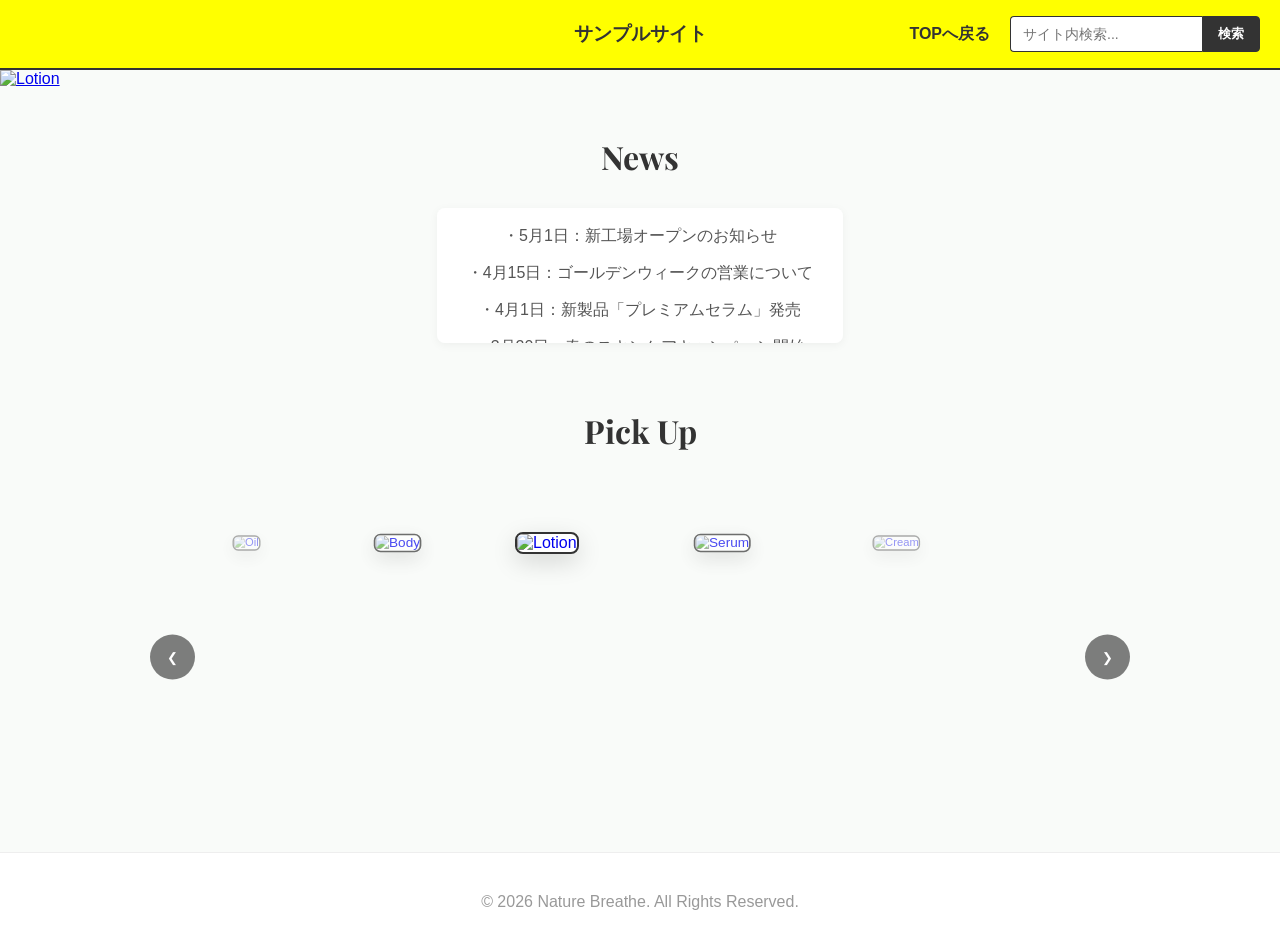
==== index.html @ 936e8c2e "Add files via upload" ====
<!DOCTYPE html>
<html lang="ja">

<head>
    <meta charset="UTF-8">
    <meta name="viewport" content="width=device-width, initial-scale=1.0">
    <title>化粧品サイト | Nature Breathe</title>
    <link rel="stylesheet" href="style.css">
    <link rel="preconnect" href="https://fonts.googleapis.com">
    <link rel="preconnect" href="https://fonts.gstatic.com" crossorigin>
    <link
        href="https://fonts.googleapis.com/css2?family=Noto+Sans+JP:wght@300;400;500;700&family=Playfair+Display:ital,wght@0,400;0,600;1,400&display=swap"
        rel="stylesheet">
    <style>
        .site-header {
            background-color: #ffff00 !important;
            display: flex !important;
            justify-content: flex-end !important;
            align-items: center !important;
            padding: 15px 20px !important;
            border-bottom: 2px solid #333 !important;
            height: 70px !important;
            box-sizing: border-box !important;
            position: sticky !important;
            top: 0 !important;
            z-index: 1000 !important;
        }

        .header-left {
            position: absolute !important;
            left: 50% !important;
            top: 50% !important;
            transform: translate(-50%, -50%) !important;
            font-weight: bold !important;
            font-size: 1.2rem !important;
            color: #333 !important;
            white-space: nowrap !important;
        }

        .header-right {
            width: 100% !important;
            display: flex !important;
            justify-content: flex-end !important;
            align-items: center !important;
            gap: 20px !important;
            font-weight: bold !important;
            font-size: 14px !important;
        }

        .nav-link {
            text-decoration: none !important;
            color: #333 !important;
            white-space: nowrap !important;
            font-weight: bold !important;
            font-size: 16px !important;
        }

        .search-form {
            display: flex !important;
            width: 250px !important;
        }

        .search-input {
            width: 100% !important;
            padding: 8px 12px !important;
            border: 1px solid #333 !important;
            border-right: none !important;
            border-radius: 4px 0 0 4px !important;
            outline: none !important;
            font-size: 14px !important;
            background-color: #fff !important;
        }

        .search-btn {
            padding: 8px 15px !important;
            background-color: #333 !important;
            color: #fff !important;
            border: 1px solid #333 !important;
            border-radius: 0 4px 4px 0 !important;
            cursor: pointer !important;
            font-weight: bold !important;
            white-space: nowrap !important;
        }
    </style>
</head>

<body>
    <div class="site-wrapper">
        <header class="site-header">
            <div class="header-left">サンプルサイト</div>
            <div class="header-right">
                <a href="index.html" class="nav-link">TOPへ戻る</a>
                <form class="search-form" action="index.html" method="get">
                    <input type="text" name="q" class="search-input" placeholder="サイト内検索...">
                    <button type="submit" class="search-btn">検索</button>
                </form>
            </div>
        </header>

        <section class="hero-slider">
            <a href="product1.html" class="slide active"><img src="assets/images/banner1.png" alt="Lotion"></a>
            <a href="product2.html" class="slide"><img src="assets/images/banner2.png" alt="Serum"></a>
            <a href="product3.html" class="slide"><img src="assets/images/banner3.png" alt="Cream"></a>
            <a href="product4.html" class="slide"><img src="assets/images/banner4.png" alt="Wash"></a>
            <a href="product5.html" class="slide"><img src="assets/images/banner5.png" alt="UV"></a>
            <a href="product6.html" class="slide"><img src="assets/images/banner6.png" alt="Oil"></a>
            <a href="product7.html" class="slide"><img src="assets/images/banner7.png" alt="Body"></a>
        </section>

        <section class="news-section container">
            <h2 class="section-title">News</h2>
            <div class="news-list">
                <div class="news-item"><a href="product1.html">・5月1日：新工場オープンのお知らせ</a></div>
                <div class="news-item"><a href="product2.html">・4月15日：ゴールデンウィークの営業について</a></div>
                <div class="news-item"><a href="product3.html">・4月1日：新製品「プレミアムセラム」発売</a></div>
                <div class="news-item"><a href="product4.html">・3月20日：春のスキンケアキャンペーン開始</a></div>
                <div class="news-item"><a href="product5.html">・3月10日：メディア掲載情報</a></div>
            </div>
        </section>

        <div class="number-links-wrapper">
            <div class="container">
                <h2 class="section-title">Pick Up</h2>
            </div>
            <section class="number-links">
                <button class="slider-arrow slider-prev">&#10094;</button>
                <button class="slider-arrow slider-next">&#10095;</button>
                <div class="carousel-track">
                    <a href="product1.html" class="num-card"><img src="assets/images/banner1.png" alt="Lotion"></a>
                    <a href="product2.html" class="num-card"><img src="assets/images/banner2.png" alt="Serum"></a>
                    <a href="product3.html" class="num-card"><img src="assets/images/banner3.png" alt="Cream"></a>
                    <a href="product4.html" class="num-card"><img src="assets/images/banner4.png" alt="Wash"></a>
                    <a href="product5.html" class="num-card"><img src="assets/images/banner5.png" alt="UV"></a>
                    <a href="product6.html" class="num-card"><img src="assets/images/banner6.png" alt="Oil"></a>
                    <a href="product7.html" class="num-card"><img src="assets/images/banner7.png" alt="Body"></a>
                </div>
            </section>
        </div>

        <footer class="site-footer">
            <div class="copyright-text">
                &copy; 2026 Nature Breathe. All Rights Reserved.
            </div>
        </footer>
    </div>
    <script src="main.js"></script>
</body>

</html>
---- style.css ----
:root {
    --color-main: #a8c1a3;
    --color-text: #333333;
    --color-bg: #f9fbf9;
}

body {
    margin: 0;
    padding: 0;
    font-family: 'Helvetica Neue', Arial, 'Hiragino Kaku Gothic ProN', 'Hiragino Sans', Meiryo, sans-serif;
    background-color: var(--color-bg);
}

.container {
    max-width: 1100px;
    margin: 0 auto;
    padding: 0 20px;
}

/* ヒーロースライダー */
.hero-slider {
    width: 100%;
    height: auto;
    position: relative;
    overflow: hidden;
    background: var(--color-bg);
}

.slide {
    position: absolute;
    top: 0;
    left: 0;
    width: 100%;
    opacity: 0;
    transition: opacity 1.5s ease;
}

.slide.active {
    position: relative;
    opacity: 1;
    z-index: 2;
}

.slide img {
    width: 100%;
    height: auto;
    display: block;
}

/* お知らせ */
.news-section {
    padding: 20px 0;
}

.section-title {
    font-family: 'Playfair Display', serif;
    font-size: 2rem;
    text-align: center;
    margin-bottom: 30px;
    color: #333;
}

.news-list {
    background: #fff;
    padding: 10px 30px;
    border-radius: 8px;
    box-shadow: 0 2px 10px rgba(0, 0, 0, 0.05);
    max-height: 115px;
    overflow-y: auto;
    width: fit-content;
    margin: 0 auto;
    min-width: 300px;
    text-align: center;
}

.news-item {
    display: block;
    width: 100%;
}

.news-list a {
    display: inline-block;
    text-decoration: none;
    color: #555;
    padding: 8px 0;
}

.news-list a:hover {
    text-decoration: underline;
}

/* 3Dスライダー */
.number-links-wrapper {
    padding: 20px 0;
    overflow: hidden;
}

.number-links {
    position: relative;
    max-width: 1000px;
    margin: 0 auto;
    height: 350px;
    perspective: 1500px;
}

.carousel-track {
    position: relative;
    width: 100%;
    height: 100%;
    z-index: 50;
}

.num-card {
    position: absolute;
    width: 250px;
    left: 50%;
    top: 50%;
    margin-left: -125px;
    margin-top: -125px;
    /* 動きを少し滑らかに */
    transition: all 0.6s cubic-bezier(0.25, 0.8, 0.25, 1);
    text-decoration: none;
}

.num-card img {
    width: 100%;
    aspect-ratio: 1 / 1;
    object-fit: cover;
    object-position: 85% center;
    border: 2px solid #333;
    background: #fff;
    border-radius: 8px;
    /* 重なった時に立体感が出るように影を追加 */
    box-shadow: 0 8px 24px rgba(0, 0, 0, 0.15);
}

.slider-arrow {
    position: absolute;
    top: 50%;
    transform: translateY(-50%);
    background: rgba(0, 0, 0, 0.5);
    color: #fff;
    border: none;
    width: 45px;
    height: 45px;
    border-radius: 50%;
    cursor: pointer;
    z-index: 3000;
}

.slider-prev {
    left: 10px;
}

.slider-next {
    right: 10px;
}

/* 検索メッセージ */
.search-result-msg {
    padding: 15px;
    background: #fff;
    border-left: 5px solid #ffff00;
    margin-bottom: 30px;
    font-weight: bold;
}

/* フッター */
.site-footer {
    padding: 40px;
    background: #fff;
    text-align: center;
    border-top: 1px solid #eee;
}

.copyright-text {
    color: #999;
}
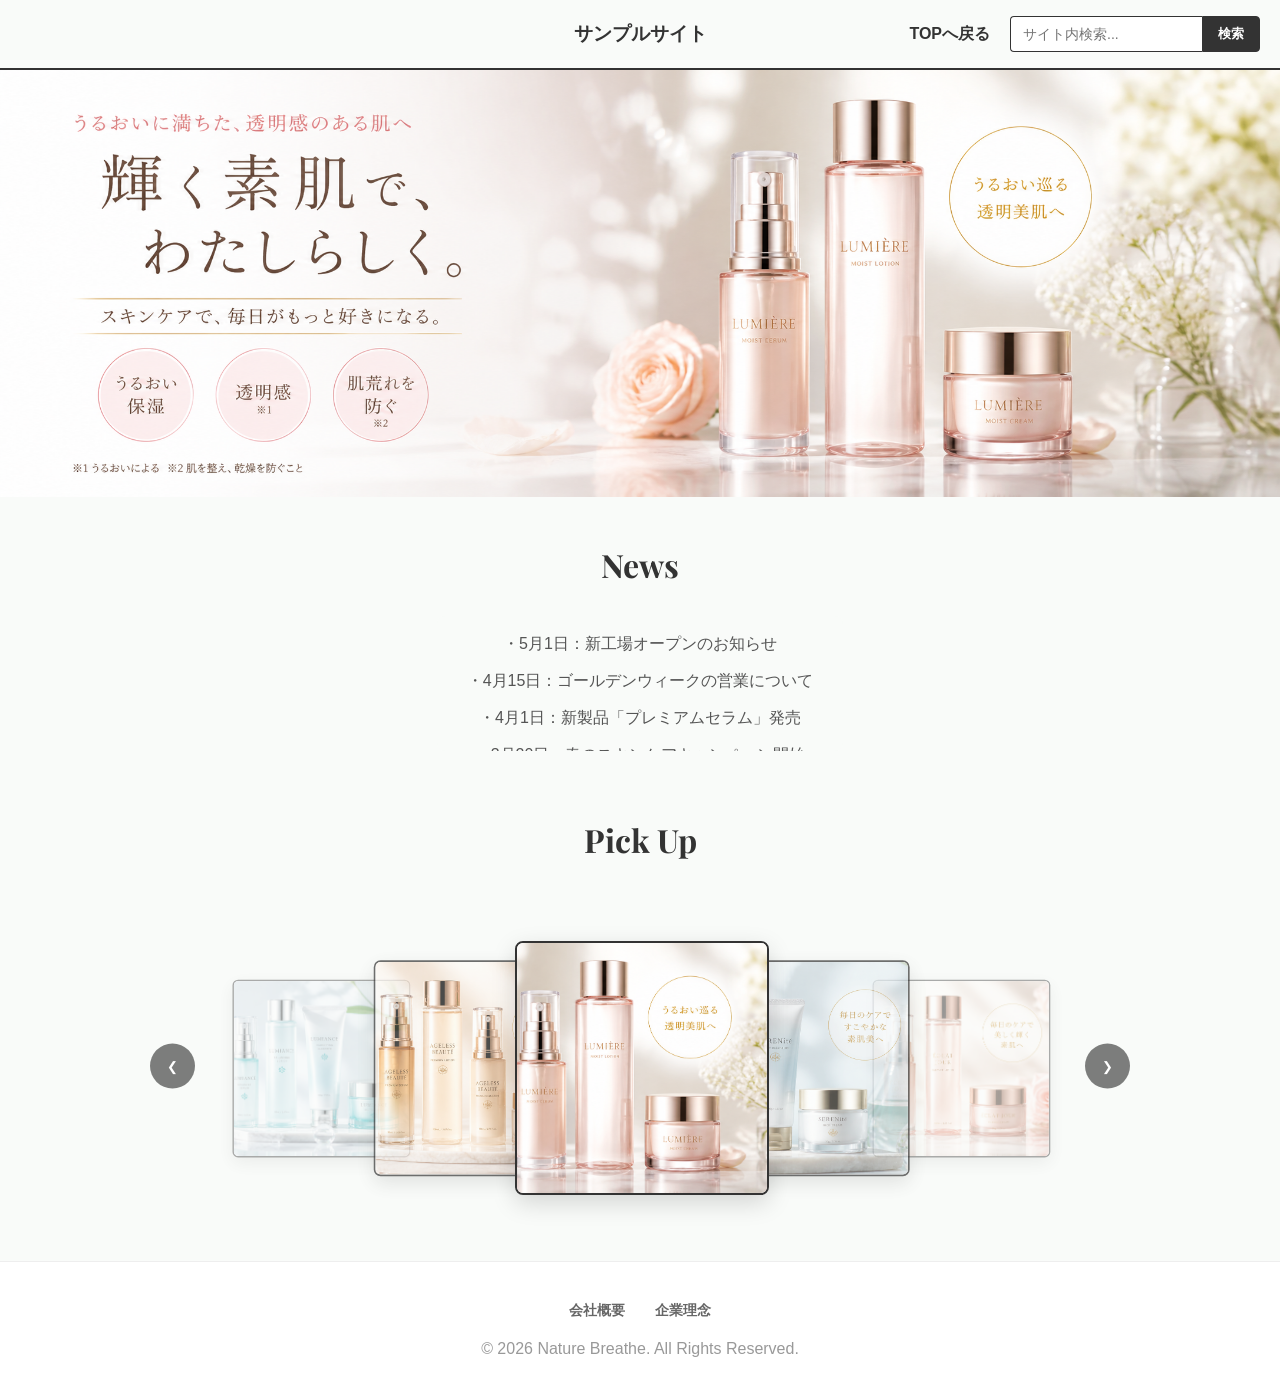
==== commit 6b3c8fbf: "Add files via upload" ====
--- a/index.html
+++ b/index.html
@@ -1,149 +1,153 @@
-<!DOCTYPE html>
-<html lang="ja">
-
-<head>
-    <meta charset="UTF-8">
-    <meta name="viewport" content="width=device-width, initial-scale=1.0">
-    <title>化粧品サイト | Nature Breathe</title>
-    <link rel="stylesheet" href="style.css">
-    <link rel="preconnect" href="https://fonts.googleapis.com">
-    <link rel="preconnect" href="https://fonts.gstatic.com" crossorigin>
-    <link
-        href="https://fonts.googleapis.com/css2?family=Noto+Sans+JP:wght@300;400;500;700&family=Playfair+Display:ital,wght@0,400;0,600;1,400&display=swap"
-        rel="stylesheet">
-    <style>
-        .site-header {
-            background-color: #ffff00 !important;
-            display: flex !important;
-            justify-content: flex-end !important;
-            align-items: center !important;
-            padding: 15px 20px !important;
-            border-bottom: 2px solid #333 !important;
-            height: 70px !important;
-            box-sizing: border-box !important;
-            position: sticky !important;
-            top: 0 !important;
-            z-index: 1000 !important;
-        }
-
-        .header-left {
-            position: absolute !important;
-            left: 50% !important;
-            top: 50% !important;
-            transform: translate(-50%, -50%) !important;
-            font-weight: bold !important;
-            font-size: 1.2rem !important;
-            color: #333 !important;
-            white-space: nowrap !important;
-        }
-
-        .header-right {
-            width: 100% !important;
-            display: flex !important;
-            justify-content: flex-end !important;
-            align-items: center !important;
-            gap: 20px !important;
-            font-weight: bold !important;
-            font-size: 14px !important;
-        }
-
-        .nav-link {
-            text-decoration: none !important;
-            color: #333 !important;
-            white-space: nowrap !important;
-            font-weight: bold !important;
-            font-size: 16px !important;
-        }
-
-        .search-form {
-            display: flex !important;
-            width: 250px !important;
-        }
-
-        .search-input {
-            width: 100% !important;
-            padding: 8px 12px !important;
-            border: 1px solid #333 !important;
-            border-right: none !important;
-            border-radius: 4px 0 0 4px !important;
-            outline: none !important;
-            font-size: 14px !important;
-            background-color: #fff !important;
-        }
-
-        .search-btn {
-            padding: 8px 15px !important;
-            background-color: #333 !important;
-            color: #fff !important;
-            border: 1px solid #333 !important;
-            border-radius: 0 4px 4px 0 !important;
-            cursor: pointer !important;
-            font-weight: bold !important;
-            white-space: nowrap !important;
-        }
-    </style>
-</head>
-
-<body>
-    <div class="site-wrapper">
-        <header class="site-header">
-            <div class="header-left">サンプルサイト</div>
-            <div class="header-right">
-                <a href="index.html" class="nav-link">TOPへ戻る</a>
-                <form class="search-form" action="index.html" method="get">
-                    <input type="text" name="q" class="search-input" placeholder="サイト内検索...">
-                    <button type="submit" class="search-btn">検索</button>
-                </form>
-            </div>
-        </header>
-
-        <section class="hero-slider">
-            <a href="product1.html" class="slide active"><img src="assets/images/banner1.png" alt="Lotion"></a>
-            <a href="product2.html" class="slide"><img src="assets/images/banner2.png" alt="Serum"></a>
-            <a href="product3.html" class="slide"><img src="assets/images/banner3.png" alt="Cream"></a>
-            <a href="product4.html" class="slide"><img src="assets/images/banner4.png" alt="Wash"></a>
-            <a href="product5.html" class="slide"><img src="assets/images/banner5.png" alt="UV"></a>
-            <a href="product6.html" class="slide"><img src="assets/images/banner6.png" alt="Oil"></a>
-            <a href="product7.html" class="slide"><img src="assets/images/banner7.png" alt="Body"></a>
-        </section>
-
-        <section class="news-section container">
-            <h2 class="section-title">News</h2>
-            <div class="news-list">
-                <div class="news-item"><a href="product1.html">・5月1日：新工場オープンのお知らせ</a></div>
-                <div class="news-item"><a href="product2.html">・4月15日：ゴールデンウィークの営業について</a></div>
-                <div class="news-item"><a href="product3.html">・4月1日：新製品「プレミアムセラム」発売</a></div>
-                <div class="news-item"><a href="product4.html">・3月20日：春のスキンケアキャンペーン開始</a></div>
-                <div class="news-item"><a href="product5.html">・3月10日：メディア掲載情報</a></div>
-            </div>
-        </section>
-
-        <div class="number-links-wrapper">
-            <div class="container">
-                <h2 class="section-title">Pick Up</h2>
-            </div>
-            <section class="number-links">
-                <button class="slider-arrow slider-prev">&#10094;</button>
-                <button class="slider-arrow slider-next">&#10095;</button>
-                <div class="carousel-track">
-                    <a href="product1.html" class="num-card"><img src="assets/images/banner1.png" alt="Lotion"></a>
-                    <a href="product2.html" class="num-card"><img src="assets/images/banner2.png" alt="Serum"></a>
-                    <a href="product3.html" class="num-card"><img src="assets/images/banner3.png" alt="Cream"></a>
-                    <a href="product4.html" class="num-card"><img src="assets/images/banner4.png" alt="Wash"></a>
-                    <a href="product5.html" class="num-card"><img src="assets/images/banner5.png" alt="UV"></a>
-                    <a href="product6.html" class="num-card"><img src="assets/images/banner6.png" alt="Oil"></a>
-                    <a href="product7.html" class="num-card"><img src="assets/images/banner7.png" alt="Body"></a>
-                </div>
-            </section>
-        </div>
-
-        <footer class="site-footer">
-            <div class="copyright-text">
-                &copy; 2026 Nature Breathe. All Rights Reserved.
-            </div>
-        </footer>
-    </div>
-    <script src="main.js"></script>
-</body>
-
+<!DOCTYPE html>
+<html lang="ja">
+
+<head>
+    <meta charset="UTF-8">
+    <meta name="viewport" content="width=device-width, initial-scale=1.0">
+    <title>化粧品サイト | Nature Breathe</title>
+    <link rel="stylesheet" href="style.css">
+    <link rel="preconnect" href="https://fonts.googleapis.com">
+    <link rel="preconnect" href="https://fonts.gstatic.com" crossorigin>
+    <link
+        href="https://fonts.googleapis.com/css2?family=Noto+Sans+JP:wght@300;400;500;700&family=Playfair+Display:ital,wght@0,400;0,600;1,400&display=swap"
+        rel="stylesheet">
+    <style>
+        .site-header {
+            background-color: #f9fbf9 !important;
+            display: flex !important;
+            justify-content: flex-end !important;
+            align-items: center !important;
+            padding: 15px 20px !important;
+            border-bottom: 2px solid #333 !important;
+            height: 70px !important;
+            box-sizing: border-box !important;
+            position: sticky !important;
+            top: 0 !important;
+            z-index: 1000 !important;
+        }
+
+        .header-left {
+            position: absolute !important;
+            left: 50% !important;
+            top: 50% !important;
+            transform: translate(-50%, -50%) !important;
+            font-weight: bold !important;
+            font-size: 1.2rem !important;
+            color: #333 !important;
+            white-space: nowrap !important;
+        }
+
+        .header-right {
+            width: 100% !important;
+            display: flex !important;
+            justify-content: flex-end !important;
+            align-items: center !important;
+            gap: 20px !important;
+            font-weight: bold !important;
+            font-size: 14px !important;
+        }
+
+        .nav-link {
+            text-decoration: none !important;
+            color: #333 !important;
+            white-space: nowrap !important;
+            font-weight: bold !important;
+            font-size: 16px !important;
+        }
+
+        .search-form {
+            display: flex !important;
+            width: 250px !important;
+        }
+
+        .search-input {
+            width: 100% !important;
+            padding: 8px 12px !important;
+            border: 1px solid #333 !important;
+            border-right: none !important;
+            border-radius: 4px 0 0 4px !important;
+            outline: none !important;
+            font-size: 14px !important;
+            background-color: #fff !important;
+        }
+
+        .search-btn {
+            padding: 8px 15px !important;
+            background-color: #333 !important;
+            color: #fff !important;
+            border: 1px solid #333 !important;
+            border-radius: 0 4px 4px 0 !important;
+            cursor: pointer !important;
+            font-weight: bold !important;
+            white-space: nowrap !important;
+        }
+    </style>
+</head>
+
+<body>
+    <div class="site-wrapper">
+        <header class="site-header">
+            <div class="header-left">サンプルサイト</div>
+            <div class="header-right">
+                <a href="index.html" class="nav-link">TOPへ戻る</a>
+                <form class="search-form" action="index.html" method="get">
+                    <input type="text" name="q" class="search-input" placeholder="サイト内検索...">
+                    <button type="submit" class="search-btn">検索</button>
+                </form>
+            </div>
+        </header>
+
+        <section class="hero-slider">
+            <a href="product1.html" class="slide active"><img src="assets/images/banner1.png" alt="Lotion"></a>
+            <a href="product2.html" class="slide"><img src="assets/images/banner2.png" alt="Serum"></a>
+            <a href="product3.html" class="slide"><img src="assets/images/banner3.png" alt="Cream"></a>
+            <a href="product4.html" class="slide"><img src="assets/images/banner4.png" alt="Wash"></a>
+            <a href="product5.html" class="slide"><img src="assets/images/banner5.png" alt="UV"></a>
+            <a href="product6.html" class="slide"><img src="assets/images/banner6.png" alt="Oil"></a>
+            <a href="product7.html" class="slide"><img src="assets/images/banner7.png" alt="Body"></a>
+        </section>
+
+        <section class="news-section container">
+            <h2 class="section-title">News</h2>
+            <div class="news-list">
+                <div class="news-item"><a href="news1.html">・5月1日：新工場オープンのお知らせ</a></div>
+                <div class="news-item"><a href="news2.html">・4月15日：ゴールデンウィークの営業について</a></div>
+                <div class="news-item"><a href="news3.html">・4月1日：新製品「プレミアムセラム」発売</a></div>
+                <div class="news-item"><a href="news4.html">・3月20日：春のスキンケアキャンペーン開始</a></div>
+                <div class="news-item"><a href="news5.html">・3月10日：メディア掲載情報</a></div>
+            </div>
+        </section>
+
+        <div class="number-links-wrapper">
+            <div class="container">
+                <h2 class="section-title">Pick Up</h2>
+            </div>
+            <section class="number-links">
+                <button class="slider-arrow slider-prev">&#10094;</button>
+                <button class="slider-arrow slider-next">&#10095;</button>
+                <div class="carousel-track">
+                    <a href="product1.html" class="num-card"><img src="assets/images/banner1.png" alt="Lotion"></a>
+                    <a href="product2.html" class="num-card"><img src="assets/images/banner2.png" alt="Serum"></a>
+                    <a href="product3.html" class="num-card"><img src="assets/images/banner3.png" alt="Cream"></a>
+                    <a href="product4.html" class="num-card"><img src="assets/images/banner4.png" alt="Wash"></a>
+                    <a href="product5.html" class="num-card"><img src="assets/images/banner5.png" alt="UV"></a>
+                    <a href="product6.html" class="num-card"><img src="assets/images/banner6.png" alt="Oil"></a>
+                    <a href="product7.html" class="num-card"><img src="assets/images/banner7.png" alt="Body"></a>
+                </div>
+            </section>
+        </div>
+
+        <footer class="site-footer">
+            <div class="footer-links container">
+                <a href="about.html">会社概要</a>
+                <a href="philosophy.html">企業理念</a>
+            </div>
+            <div class="copyright-text">
+                &copy; 2026 Nature Breathe. All Rights Reserved.
+            </div>
+        </footer>
+    </div>
+    <script src="main.js"></script>
+</body>
+
 </html>
--- a/style.css
+++ b/style.css
@@ -61,10 +61,10 @@
 }
 
 .news-list {
-    background: #fff;
+    background: var(--color-bg);
     padding: 10px 30px;
     border-radius: 8px;
-    box-shadow: 0 2px 10px rgba(0, 0, 0, 0.05);
+    box-shadow: none;
     max-height: 115px;
     overflow-y: auto;
     width: fit-content;
@@ -175,4 +175,7 @@
 
 .copyright-text {
     color: #999;
-}+}
+.footer-links { margin-bottom: 20px; display: flex; justify-content: center; gap: 30px; }
+.footer-links a { text-decoration: none; color: #666; font-size: 14px; font-weight: bold; }
+.footer-links a:hover { color: #a8c1a3; }
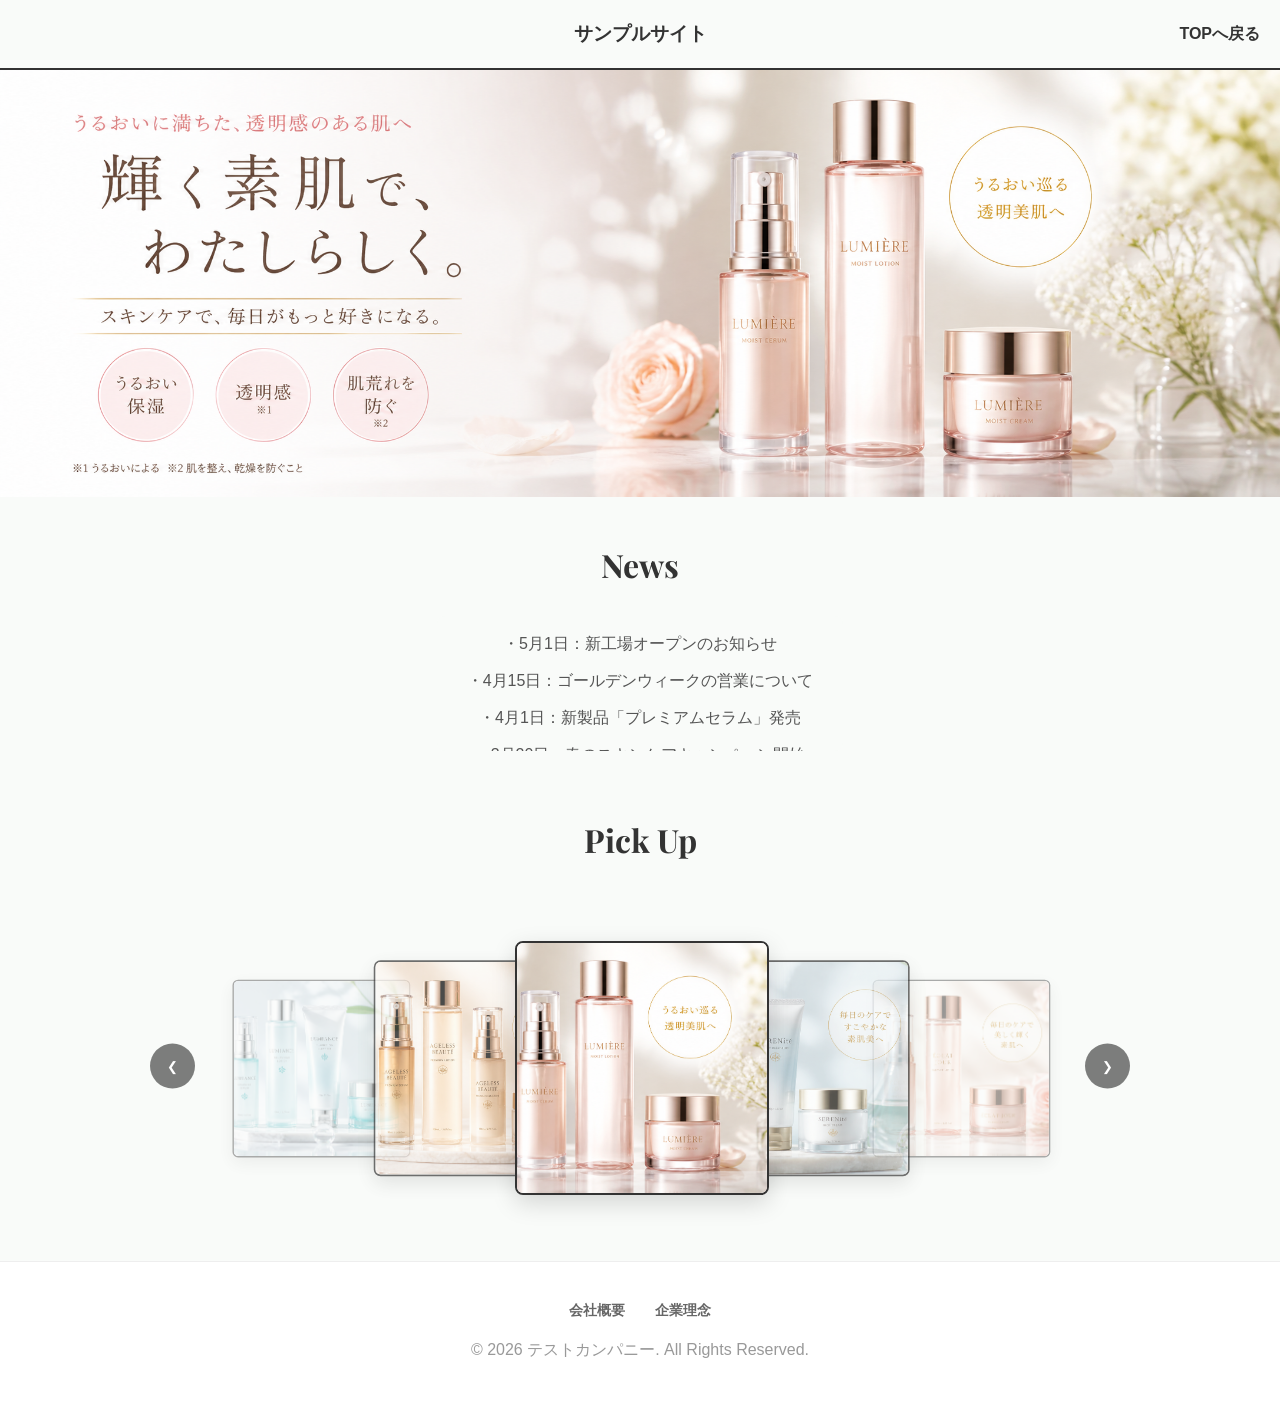
==== commit 21040a54: "Add files via upload" ====
--- a/index.html
+++ b/index.html
@@ -4,7 +4,7 @@
 <head>
     <meta charset="UTF-8">
     <meta name="viewport" content="width=device-width, initial-scale=1.0">
-    <title>化粧品サイト | Nature Breathe</title>
+    <title>化粧品サイト | テストカンパニー</title>
     <link rel="stylesheet" href="style.css">
     <link rel="preconnect" href="https://fonts.googleapis.com">
     <link rel="preconnect" href="https://fonts.gstatic.com" crossorigin>
@@ -54,33 +54,6 @@
             font-weight: bold !important;
             font-size: 16px !important;
         }
-
-        .search-form {
-            display: flex !important;
-            width: 250px !important;
-        }
-
-        .search-input {
-            width: 100% !important;
-            padding: 8px 12px !important;
-            border: 1px solid #333 !important;
-            border-right: none !important;
-            border-radius: 4px 0 0 4px !important;
-            outline: none !important;
-            font-size: 14px !important;
-            background-color: #fff !important;
-        }
-
-        .search-btn {
-            padding: 8px 15px !important;
-            background-color: #333 !important;
-            color: #fff !important;
-            border: 1px solid #333 !important;
-            border-radius: 0 4px 4px 0 !important;
-            cursor: pointer !important;
-            font-weight: bold !important;
-            white-space: nowrap !important;
-        }
     </style>
 </head>
 
@@ -90,10 +63,6 @@
             <div class="header-left">サンプルサイト</div>
             <div class="header-right">
                 <a href="index.html" class="nav-link">TOPへ戻る</a>
-                <form class="search-form" action="index.html" method="get">
-                    <input type="text" name="q" class="search-input" placeholder="サイト内検索...">
-                    <button type="submit" class="search-btn">検索</button>
-                </form>
             </div>
         </header>
 
@@ -143,7 +112,7 @@
                 <a href="philosophy.html">企業理念</a>
             </div>
             <div class="copyright-text">
-                &copy; 2026 Nature Breathe. All Rights Reserved.
+                &copy; 2026 テストカンパニー. All Rights Reserved.
             </div>
         </footer>
     </div>
--- a/style.css
+++ b/style.css
@@ -1,181 +1,172 @@
-:root {
-    --color-main: #a8c1a3;
-    --color-text: #333333;
-    --color-bg: #f9fbf9;
-}
-
-body {
-    margin: 0;
-    padding: 0;
-    font-family: 'Helvetica Neue', Arial, 'Hiragino Kaku Gothic ProN', 'Hiragino Sans', Meiryo, sans-serif;
-    background-color: var(--color-bg);
-}
-
-.container {
-    max-width: 1100px;
-    margin: 0 auto;
-    padding: 0 20px;
-}
-
-/* ヒーロースライダー */
-.hero-slider {
-    width: 100%;
-    height: auto;
-    position: relative;
-    overflow: hidden;
-    background: var(--color-bg);
-}
-
-.slide {
-    position: absolute;
-    top: 0;
-    left: 0;
-    width: 100%;
-    opacity: 0;
-    transition: opacity 1.5s ease;
-}
-
-.slide.active {
-    position: relative;
-    opacity: 1;
-    z-index: 2;
-}
-
-.slide img {
-    width: 100%;
-    height: auto;
-    display: block;
-}
-
-/* お知らせ */
-.news-section {
-    padding: 20px 0;
-}
-
-.section-title {
-    font-family: 'Playfair Display', serif;
-    font-size: 2rem;
-    text-align: center;
-    margin-bottom: 30px;
-    color: #333;
-}
-
-.news-list {
-    background: var(--color-bg);
-    padding: 10px 30px;
-    border-radius: 8px;
-    box-shadow: none;
-    max-height: 115px;
-    overflow-y: auto;
-    width: fit-content;
-    margin: 0 auto;
-    min-width: 300px;
-    text-align: center;
-}
-
-.news-item {
-    display: block;
-    width: 100%;
-}
-
-.news-list a {
-    display: inline-block;
-    text-decoration: none;
-    color: #555;
-    padding: 8px 0;
-}
-
-.news-list a:hover {
-    text-decoration: underline;
-}
-
-/* 3Dスライダー */
-.number-links-wrapper {
-    padding: 20px 0;
-    overflow: hidden;
-}
-
-.number-links {
-    position: relative;
-    max-width: 1000px;
-    margin: 0 auto;
-    height: 350px;
-    perspective: 1500px;
-}
-
-.carousel-track {
-    position: relative;
-    width: 100%;
-    height: 100%;
-    z-index: 50;
-}
-
-.num-card {
-    position: absolute;
-    width: 250px;
-    left: 50%;
-    top: 50%;
-    margin-left: -125px;
-    margin-top: -125px;
-    /* 動きを少し滑らかに */
-    transition: all 0.6s cubic-bezier(0.25, 0.8, 0.25, 1);
-    text-decoration: none;
-}
-
-.num-card img {
-    width: 100%;
-    aspect-ratio: 1 / 1;
-    object-fit: cover;
-    object-position: 85% center;
-    border: 2px solid #333;
-    background: #fff;
-    border-radius: 8px;
-    /* 重なった時に立体感が出るように影を追加 */
-    box-shadow: 0 8px 24px rgba(0, 0, 0, 0.15);
-}
-
-.slider-arrow {
-    position: absolute;
-    top: 50%;
-    transform: translateY(-50%);
-    background: rgba(0, 0, 0, 0.5);
-    color: #fff;
-    border: none;
-    width: 45px;
-    height: 45px;
-    border-radius: 50%;
-    cursor: pointer;
-    z-index: 3000;
-}
-
-.slider-prev {
-    left: 10px;
-}
-
-.slider-next {
-    right: 10px;
-}
-
-/* 検索メッセージ */
-.search-result-msg {
-    padding: 15px;
-    background: #fff;
-    border-left: 5px solid #ffff00;
-    margin-bottom: 30px;
-    font-weight: bold;
-}
-
-/* フッター */
-.site-footer {
-    padding: 40px;
-    background: #fff;
-    text-align: center;
-    border-top: 1px solid #eee;
-}
-
-.copyright-text {
-    color: #999;
-}
-.footer-links { margin-bottom: 20px; display: flex; justify-content: center; gap: 30px; }
-.footer-links a { text-decoration: none; color: #666; font-size: 14px; font-weight: bold; }
+:root {
+    --color-main: #a8c1a3;
+    --color-text: #333333;
+    --color-bg: #f9fbf9;
+}
+
+body {
+    margin: 0;
+    padding: 0;
+    font-family: 'Helvetica Neue', Arial, 'Hiragino Kaku Gothic ProN', 'Hiragino Sans', Meiryo, sans-serif;
+    background-color: var(--color-bg);
+}
+
+.container {
+    max-width: 1100px;
+    margin: 0 auto;
+    padding: 0 20px;
+}
+
+/* ヒーロースライダー */
+.hero-slider {
+    width: 100%;
+    height: auto;
+    position: relative;
+    overflow: hidden;
+    background: var(--color-bg);
+}
+
+.slide {
+    position: absolute;
+    top: 0;
+    left: 0;
+    width: 100%;
+    opacity: 0;
+    transition: opacity 1.5s ease;
+}
+
+.slide.active {
+    position: relative;
+    opacity: 1;
+    z-index: 2;
+}
+
+.slide img {
+    width: 100%;
+    height: auto;
+    display: block;
+}
+
+/* お知らせ */
+.news-section {
+    padding: 20px 0;
+}
+
+.section-title {
+    font-family: 'Playfair Display', serif;
+    font-size: 2rem;
+    text-align: center;
+    margin-bottom: 30px;
+    color: #333;
+}
+
+.news-list {
+    background: var(--color-bg);
+    padding: 10px 30px;
+    border-radius: 8px;
+    box-shadow: none;
+    max-height: 115px;
+    overflow-y: auto;
+    width: fit-content;
+    margin: 0 auto;
+    min-width: 300px;
+    text-align: center;
+}
+
+.news-item {
+    display: block;
+    width: 100%;
+}
+
+.news-list a {
+    display: inline-block;
+    text-decoration: none;
+    color: #555;
+    padding: 8px 0;
+}
+
+.news-list a:hover {
+    text-decoration: underline;
+}
+
+/* 3Dスライダー */
+.number-links-wrapper {
+    padding: 20px 0;
+    overflow: hidden;
+}
+
+.number-links {
+    position: relative;
+    max-width: 1000px;
+    margin: 0 auto;
+    height: 350px;
+    perspective: 1500px;
+}
+
+.carousel-track {
+    position: relative;
+    width: 100%;
+    height: 100%;
+    z-index: 50;
+}
+
+.num-card {
+    position: absolute;
+    width: 250px;
+    left: 50%;
+    top: 50%;
+    margin-left: -125px;
+    margin-top: -125px;
+    /* 動きを少し滑らかに */
+    transition: all 0.6s cubic-bezier(0.25, 0.8, 0.25, 1);
+    text-decoration: none;
+}
+
+.num-card img {
+    width: 100%;
+    aspect-ratio: 1 / 1;
+    object-fit: cover;
+    object-position: 85% center;
+    border: 2px solid #333;
+    background: #fff;
+    border-radius: 8px;
+    /* 重なった時に立体感が出るように影を追加 */
+    box-shadow: 0 8px 24px rgba(0, 0, 0, 0.15);
+}
+
+.slider-arrow {
+    position: absolute;
+    top: 50%;
+    transform: translateY(-50%);
+    background: rgba(0, 0, 0, 0.5);
+    color: #fff;
+    border: none;
+    width: 45px;
+    height: 45px;
+    border-radius: 50%;
+    cursor: pointer;
+    z-index: 3000;
+}
+
+.slider-prev {
+    left: 10px;
+}
+
+.slider-next {
+    right: 10px;
+}
+
+/* フッター */
+.site-footer {
+    padding: 40px;
+    background: #fff;
+    text-align: center;
+    border-top: 1px solid #eee;
+}
+
+.copyright-text {
+    color: #999;
+}
+.footer-links { margin-bottom: 20px; display: flex; justify-content: center; gap: 30px; }
+.footer-links a { text-decoration: none; color: #666; font-size: 14px; font-weight: bold; }
 .footer-links a:hover { color: #a8c1a3; }
